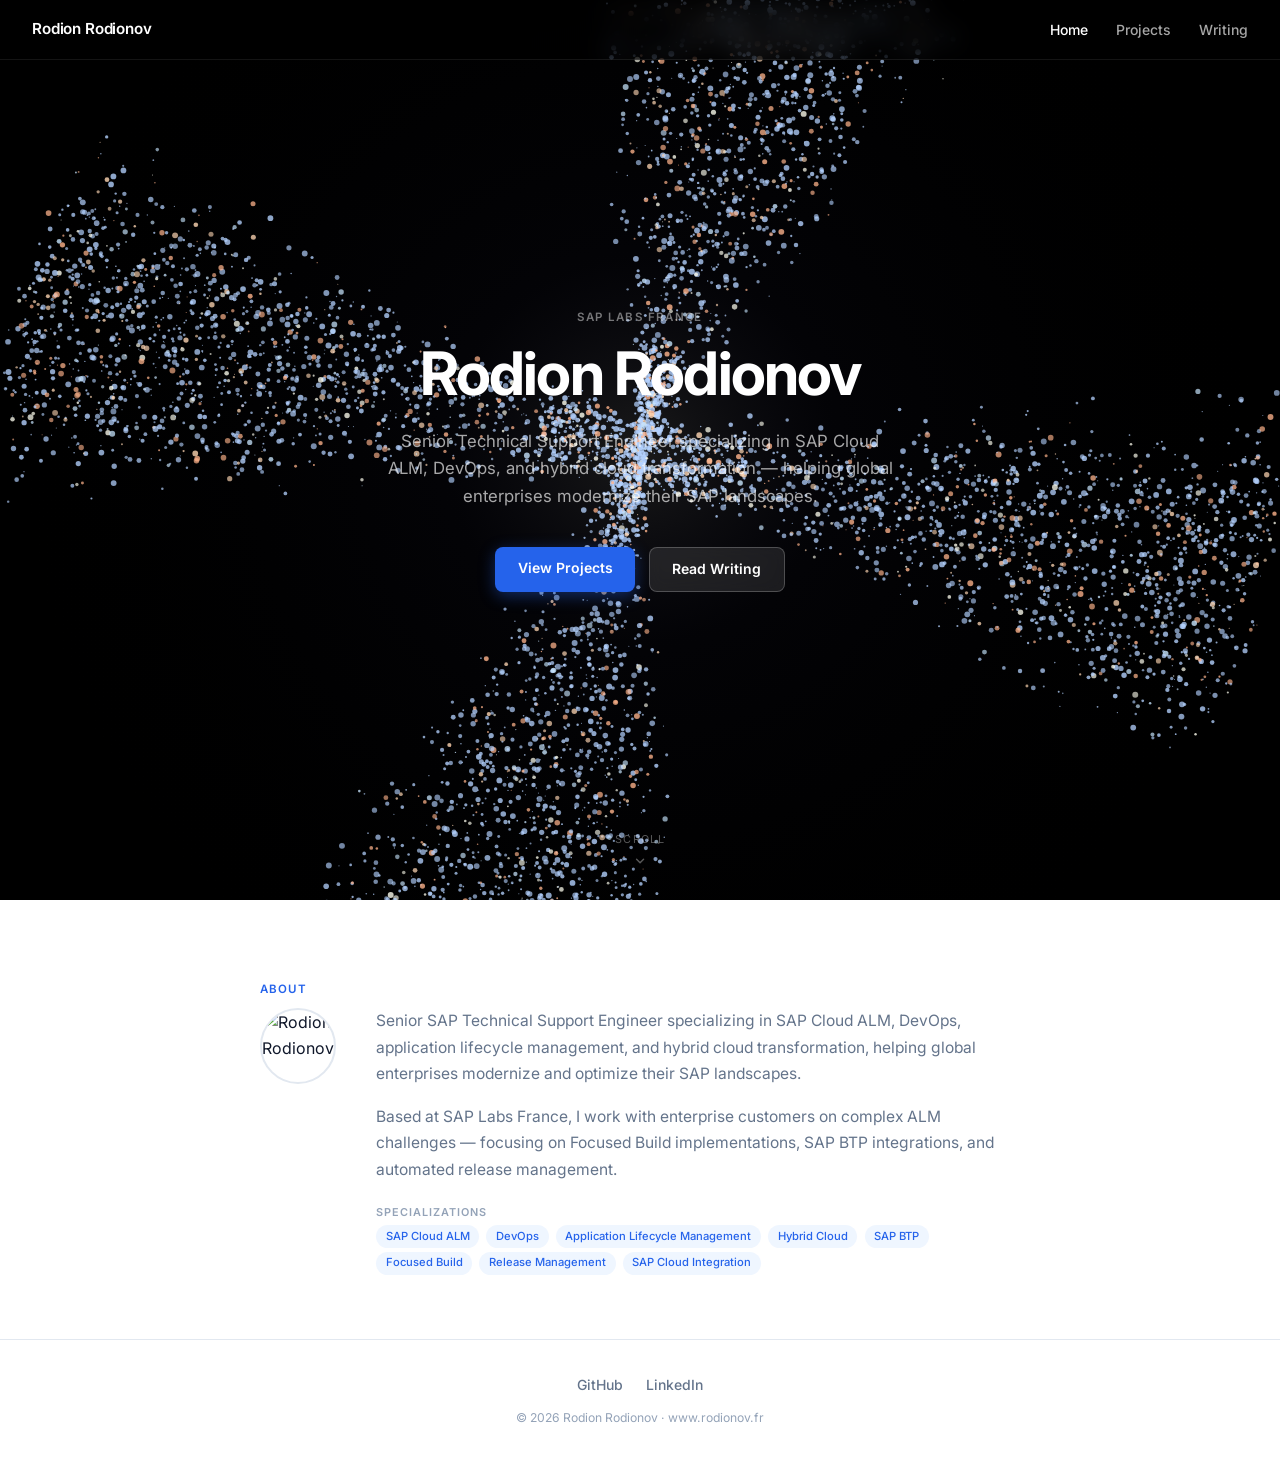
==== index.html @ 696f6eaf "Add multi-page CV website with galaxy hero, projects, and writing sections Transforms the single-pag" ====
<!DOCTYPE html>
<html lang="en">
<head>
  <link rel="icon" type="image/png" href="/Rodion 96x96.png" sizes="96x96" />
  <meta charset="UTF-8">
  <meta name="viewport" content="width=device-width, initial-scale=1.0">
  <title>Rodion Rodionov — Senior Technical Support Engineer</title>
  <meta name="description" content="Senior SAP Technical Support Engineer specializing in SAP Cloud ALM, DevOps, application lifecycle management, and hybrid cloud transformation.">
  <link rel="preconnect" href="https://fonts.googleapis.com">
  <link rel="preconnect" href="https://fonts.gstatic.com" crossorigin>
  <link href="https://fonts.googleapis.com/css2?family=Inter:wght@300;400;500;600;700&display=swap" rel="stylesheet">
  <link rel="stylesheet" href="style.css">
  <style>
    /* Hero */
    #hero {
      position: relative;
      height: 100vh;
      min-height: 600px;
      overflow: hidden;
      display: flex;
      align-items: center;
      justify-content: center;
      background: #000;
    }

    #galaxyCanvas {
      position: absolute;
      top: 0; left: 0;
      width: 100%; height: 100%;
    }

    .hero-content {
      position: relative;
      z-index: 1;
      text-align: center;
      padding: 0 2rem;
      max-width: 680px;
    }

    .hero-eyebrow {
      display: block;
      font-size: 0.72rem;
      font-weight: 600;
      letter-spacing: 0.12em;
      text-transform: uppercase;
      color: rgba(255, 255, 255, 0.45);
      margin-bottom: 0.75rem;
    }

    .hero-content h1 {
      color: #fff;
      font-size: clamp(2.5rem, 6vw, 3.75rem);
      margin-bottom: 1.25rem;
    }

    .hero-bio {
      color: rgba(255, 255, 255, 0.65);
      font-size: 1.05rem;
      max-width: 520px;
      margin: 0 auto 2.25rem;
      line-height: 1.65;
    }

    .hero-actions {
      display: flex;
      gap: 0.875rem;
      justify-content: center;
      flex-wrap: wrap;
    }

    .btn {
      display: inline-block;
      padding: 0.65rem 1.4rem;
      border-radius: 8px;
      font-size: 0.875rem;
      font-weight: 600;
      text-decoration: none;
      transition: transform 0.15s, box-shadow 0.15s;
      font-family: inherit;
    }

    .btn:hover { transform: translateY(-1px); }

    .btn-primary {
      background: #2563eb;
      color: #fff;
      box-shadow: 0 4px 16px rgba(37, 99, 235, 0.4);
    }

    .btn-primary:hover { box-shadow: 0 6px 24px rgba(37, 99, 235, 0.5); }

    .btn-ghost {
      background: rgba(255, 255, 255, 0.1);
      color: #fff;
      border: 1px solid rgba(255, 255, 255, 0.22);
      backdrop-filter: blur(8px);
    }

    .btn-ghost:hover { background: rgba(255, 255, 255, 0.17); }

    .scroll-hint {
      position: absolute;
      bottom: 2rem;
      left: 50%;
      transform: translateX(-50%);
      z-index: 1;
      color: rgba(255, 255, 255, 0.35);
      font-size: 0.68rem;
      letter-spacing: 0.12em;
      text-transform: uppercase;
      display: flex;
      flex-direction: column;
      align-items: center;
      gap: 0.35rem;
    }

    .scroll-hint svg { animation: bounce 2.2s ease-in-out infinite; }

    @keyframes bounce {
      0%, 100% { transform: translateY(0); }
      50% { transform: translateY(5px); }
    }

    /* About section */
    #about {
      background: #fff;
      position: relative;
      z-index: 2;
    }

    .about-inner {
      display: flex;
      gap: 2.5rem;
      align-items: flex-start;
    }

    .about-photo {
      width: 76px;
      height: 76px;
      border-radius: 50%;
      object-fit: cover;
      flex-shrink: 0;
      border: 2px solid var(--border);
    }

    .about-text p { margin-bottom: 1rem; }
    .about-text p:last-of-type { margin-bottom: 0; }

    .skills-label {
      font-size: 0.68rem;
      font-weight: 600;
      letter-spacing: 0.09em;
      text-transform: uppercase;
      color: #94a3b8;
      margin: 1.25rem 0 0.4rem;
    }

    @media (max-width: 500px) {
      .about-inner { flex-direction: column; gap: 1.25rem; }
    }
  </style>
</head>
<body>
  <nav id="mainNav" class="dark">
    <a href="/" class="nav-brand">Rodion Rodionov</a>
    <ul class="nav-links">
      <li><a href="/" class="active">Home</a></li>
      <li><a href="projects.html">Projects</a></li>
      <li><a href="writing.html">Writing</a></li>
    </ul>
  </nav>

  <section id="hero">
    <canvas id="galaxyCanvas"></canvas>
    <div class="hero-content">
      <span class="hero-eyebrow">SAP Labs France</span>
      <h1>Rodion Rodionov</h1>
      <p class="hero-bio">Senior Technical Support Engineer specializing in SAP Cloud ALM, DevOps, and hybrid cloud transformation — helping global enterprises modernize their SAP landscapes.</p>
      <div class="hero-actions">
        <a href="projects.html" class="btn btn-primary">View Projects</a>
        <a href="writing.html" class="btn btn-ghost">Read Writing</a>
      </div>
    </div>
    <div class="scroll-hint">
      <span>Scroll</span>
      <svg width="14" height="14" viewBox="0 0 24 24" fill="none" stroke="currentColor" stroke-width="2.5" stroke-linecap="round" stroke-linejoin="round">
        <polyline points="6 9 12 15 18 9"></polyline>
      </svg>
    </div>
  </section>

  <section id="about">
    <div class="container page-section">
      <span class="eyebrow">About</span>
      <div class="about-inner">
        <img src="/Rodion 96x96.png" alt="Rodion Rodionov" class="about-photo">
        <div class="about-text">
          <p>Senior SAP Technical Support Engineer specializing in SAP Cloud ALM, DevOps, application lifecycle management, and hybrid cloud transformation, helping global enterprises modernize and optimize their SAP landscapes.</p>
          <p>Based at SAP Labs France, I work with enterprise customers on complex ALM challenges — focusing on Focused Build implementations, SAP BTP integrations, and automated release management.</p>
          <p class="skills-label">Specializations</p>
          <span class="tag">SAP Cloud ALM</span>
          <span class="tag">DevOps</span>
          <span class="tag">Application Lifecycle Management</span>
          <span class="tag">Hybrid Cloud</span>
          <span class="tag">SAP BTP</span>
          <span class="tag">Focused Build</span>
          <span class="tag">Release Management</span>
          <span class="tag">SAP Cloud Integration</span>
        </div>
      </div>
    </div>
  </section>

  <footer>
    <a href="https://github.com/Chupakebr" target="_blank" rel="noopener">GitHub</a>
    <a href="https://www.linkedin.com/in/rodionovr/" target="_blank" rel="noopener">LinkedIn</a>
    <span class="footer-copy">© 2026 Rodion Rodionov · www.rodionov.fr</span>
  </footer>

  <script>
    // Nav: dark over hero, light after
    const nav = document.getElementById('mainNav');
    function updateNav() {
      const heroH = document.getElementById('hero').offsetHeight;
      nav.className = window.scrollY >= heroH - 80 ? 'light' : 'dark';
    }
    window.addEventListener('scroll', updateNav, { passive: true });

    // Galaxy animation
    const canvas = document.getElementById('galaxyCanvas');
    const ctx = canvas.getContext('2d');
    const numStars = 7000;
    const numArms = 4;
    const armSpread = 0.2;
    const tiltAngle = Math.PI / 6;
    const stars = [];

    function resize() {
      canvas.width = window.innerWidth;
      canvas.height = window.innerHeight;
    }
    resize();

    function getStarColor(brightness) {
      const palette = [
        [0, 3000, `rgba(255,180,140,${brightness})`],
        [3000, 4500, `rgba(255,215,180,${brightness})`],
        [4500, 6000, `rgba(255,255,240,${brightness})`],
        [6000, 7500, `rgba(200,230,255,${brightness})`],
        [7500, 30000, `rgba(180,210,255,${brightness})`]
      ];
      const temp = Math.random() * 30000;
      for (const [lo, hi, col] of palette) {
        if (temp >= lo && temp < hi) return col;
      }
      return `rgba(255,255,255,${brightness})`;
    }

    function makeStar() {
      const bulgeR = canvas.width / 12;
      const isBulge = Math.random() < 0.15;
      const armIdx = Math.floor(Math.random() * numArms);
      const offset = Math.random() * armSpread - armSpread / 2;
      const angle = armIdx * (2 * Math.PI / numArms) + offset + Math.random() * 0.5;
      const radius = isBulge ? Math.random() * bulgeR : Math.sqrt(Math.random()) * (canvas.width / 2);
      const brightness = isBulge ? 0.8 : 0.6 + Math.random() * 0.2;
      const speed = (canvas.width / 1000000) * Math.sqrt((canvas.width / 2) / Math.max(radius, 5));
      return {
        angle, radius,
        x: radius * Math.cos(angle),
        y: radius * Math.sin(angle),
        z: (Math.random() - 0.5) * canvas.width / 10,
        cr: Math.random() * 2.5 + 0.5,
        speed,
        color: getStarColor(brightness)
      };
    }

    function initStars() {
      stars.length = 0;
      for (let i = 0; i < numStars; i++) stars.push(makeStar());
    }
    initStars();

    const cos = Math.cos(tiltAngle);
    const sin = Math.sin(tiltAngle);

    function loop() {
      ctx.clearRect(0, 0, canvas.width, canvas.height);

      const cx = canvas.width / 2, cy = canvas.height / 2;
      const grad = ctx.createRadialGradient(cx, cy, 0, cx, cy, canvas.width / 2);
      grad.addColorStop(0, 'rgba(255,255,255,0.1)');
      grad.addColorStop(0.3, 'rgba(100,100,200,0.03)');
      grad.addColorStop(1, 'rgba(0,0,0,0)');
      ctx.fillStyle = grad;
      ctx.fillRect(0, 0, canvas.width, canvas.height);

      for (const s of stars) {
        s.angle += s.speed;
        s.x = s.radius * Math.cos(s.angle);
        s.y = s.radius * Math.sin(s.angle);
        ctx.beginPath();
        ctx.arc(cx + s.x, cy + s.y * cos - s.z * sin, s.cr, 0, Math.PI * 2);
        ctx.fillStyle = s.color;
        ctx.fill();
      }
      requestAnimationFrame(loop);
    }
    loop();

    window.addEventListener('resize', () => { resize(); initStars(); });
  </script>
</body>
</html>
---- style.css ----
:root {
  --bg: #ffffff;
  --text: #0f172a;
  --muted: #64748b;
  --accent: #2563eb;
  --border: #e2e8f0;
  --nav-h: 60px;
}

*, *::before, *::after { box-sizing: border-box; margin: 0; padding: 0; }

body {
  font-family: 'Inter', system-ui, -apple-system, sans-serif;
  background: var(--bg);
  color: var(--text);
  line-height: 1.6;
  -webkit-font-smoothing: antialiased;
}

/* ── Navigation ── */
nav {
  position: fixed;
  top: 0; left: 0; right: 0;
  height: var(--nav-h);
  display: flex;
  align-items: center;
  justify-content: space-between;
  padding: 0 2rem;
  z-index: 100;
  transition: background 0.3s, border-color 0.3s;
  border-bottom: 1px solid transparent;
}

nav.dark {
  background: rgba(0, 0, 0, 0.45);
  backdrop-filter: blur(12px);
  -webkit-backdrop-filter: blur(12px);
  border-bottom-color: rgba(255, 255, 255, 0.08);
}

nav.light {
  background: rgba(255, 255, 255, 0.95);
  backdrop-filter: blur(12px);
  -webkit-backdrop-filter: blur(12px);
  border-bottom-color: var(--border);
}

nav.dark .nav-brand { color: #fff; }
nav.dark .nav-links a { color: rgba(255, 255, 255, 0.65); }
nav.dark .nav-links a:hover,
nav.dark .nav-links a.active { color: #fff; }

nav.light .nav-brand { color: var(--text); }
nav.light .nav-links a { color: var(--muted); }
nav.light .nav-links a:hover,
nav.light .nav-links a.active { color: var(--accent); }

.nav-brand {
  font-weight: 600;
  font-size: 0.95rem;
  text-decoration: none;
  letter-spacing: -0.01em;
}

.nav-links {
  display: flex;
  gap: 1.75rem;
  list-style: none;
}

.nav-links a {
  text-decoration: none;
  font-size: 0.875rem;
  font-weight: 500;
  transition: color 0.2s;
}

/* ── Layout ── */
.container {
  max-width: 760px;
  margin: 0 auto;
  padding: 0 2rem;
}

.page-section {
  padding: 5rem 0 4rem;
}

/* ── Typography ── */
.eyebrow {
  display: block;
  font-size: 0.72rem;
  font-weight: 600;
  letter-spacing: 0.1em;
  text-transform: uppercase;
  color: var(--accent);
  margin-bottom: 0.6rem;
}

h1 {
  font-size: clamp(2rem, 5vw, 3rem);
  font-weight: 700;
  letter-spacing: -0.03em;
  line-height: 1.15;
  margin-bottom: 1rem;
}

h2 {
  font-size: 1.3rem;
  font-weight: 600;
  letter-spacing: -0.02em;
  line-height: 1.3;
  margin-bottom: 0.4rem;
}

p { color: var(--muted); font-size: 0.975rem; line-height: 1.7; }

/* ── Tags ── */
.tag {
  display: inline-block;
  background: #eff6ff;
  color: #2563eb;
  border-radius: 99px;
  padding: 0.18rem 0.6rem;
  font-size: 0.7rem;
  font-weight: 500;
  margin: 0.2rem 0.2rem 0 0;
}

/* ── Cards ── */
.card {
  border: 1px solid var(--border);
  border-radius: 12px;
  padding: 1.75rem;
  margin-bottom: 1.5rem;
  transition: border-color 0.2s, box-shadow 0.2s;
}

.card:hover {
  border-color: #93c5fd;
  box-shadow: 0 4px 24px rgba(37, 99, 235, 0.07);
}

.card-meta {
  font-size: 0.78rem;
  color: var(--muted);
  margin-top: 0.3rem;
}

.card-desc { margin-top: 0.75rem; }

.card-link {
  display: inline-flex;
  align-items: center;
  gap: 0.3rem;
  color: var(--accent);
  text-decoration: none;
  font-size: 0.83rem;
  font-weight: 500;
  margin-top: 1rem;
}

.card-link:hover { text-decoration: underline; }

/* ── Page header (non-home pages) ── */
.page-header {
  padding-top: calc(var(--nav-h) + 4rem);
  padding-bottom: 2.5rem;
  border-bottom: 1px solid var(--border);
}

.page-header p { margin-top: 0.5rem; }

/* ── Footer ── */
footer {
  border-top: 1px solid var(--border);
  padding: 2rem;
  text-align: center;
}

footer a {
  color: var(--muted);
  text-decoration: none;
  margin: 0 0.6rem;
  font-size: 0.875rem;
  font-weight: 500;
  transition: color 0.2s;
}

footer a:hover { color: var(--accent); }

.footer-copy {
  display: block;
  font-size: 0.76rem;
  color: #94a3b8;
  margin-top: 0.65rem;
}

/* ── Responsive ── */
@media (max-width: 600px) {
  nav { padding: 0 1rem; }
  .nav-links { gap: 1rem; }
  .container { padding: 0 1.25rem; }
  .page-header { padding-top: calc(var(--nav-h) + 2.5rem); }
}
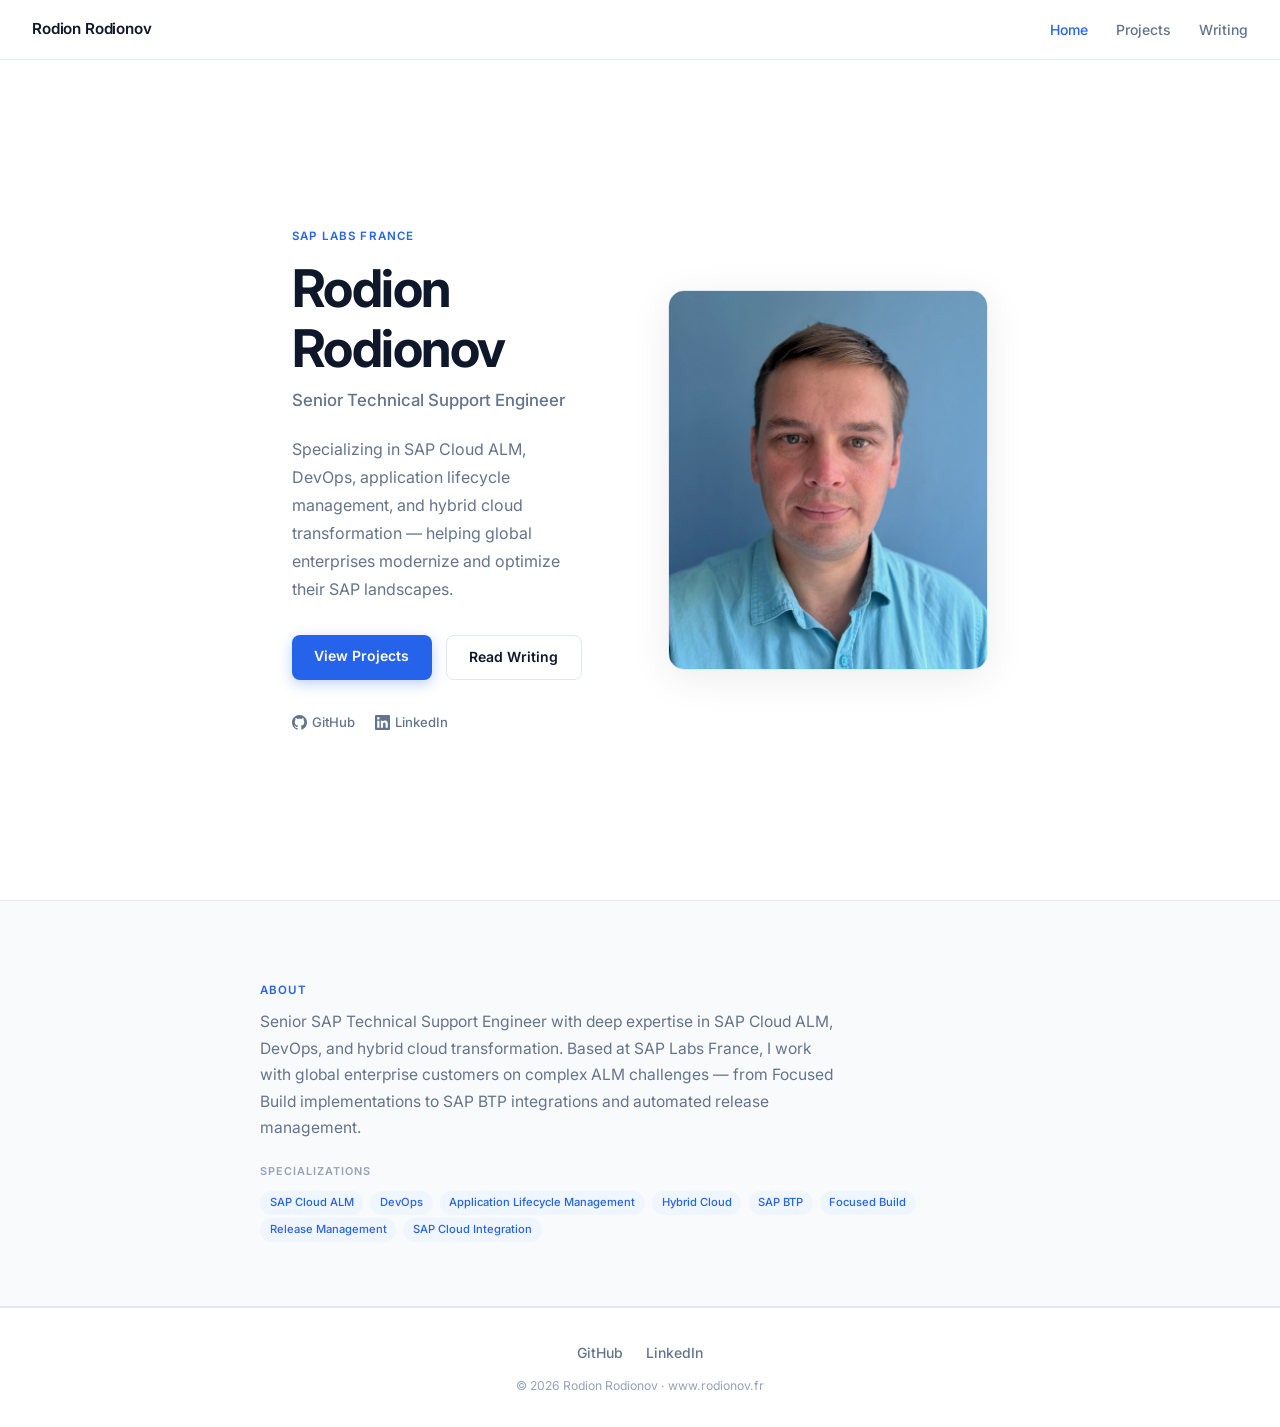
==== commit 9fab26d1: "Replace galaxy animation with photo hero layout Swap the canvas-based galaxy for a clean split-layou" ====
--- a/index.html
+++ b/index.html
@@ -13,59 +13,49 @@
   <style>
     /* Hero */
     #hero {
-      position: relative;
-      height: 100vh;
-      min-height: 600px;
-      overflow: hidden;
+      min-height: 100vh;
       display: flex;
       align-items: center;
-      justify-content: center;
-      background: #000;
-    }
-
-    #galaxyCanvas {
-      position: absolute;
-      top: 0; left: 0;
-      width: 100%; height: 100%;
-    }
-
-    .hero-content {
-      position: relative;
-      z-index: 1;
-      text-align: center;
-      padding: 0 2rem;
-      max-width: 680px;
-    }
-
-    .hero-eyebrow {
-      display: block;
-      font-size: 0.72rem;
-      font-weight: 600;
-      letter-spacing: 0.12em;
-      text-transform: uppercase;
-      color: rgba(255, 255, 255, 0.45);
-      margin-bottom: 0.75rem;
-    }
-
-    .hero-content h1 {
-      color: #fff;
-      font-size: clamp(2.5rem, 6vw, 3.75rem);
+      padding-top: var(--nav-h);
+      background: #fff;
+    }
+
+    .hero-inner {
+      display: flex;
+      align-items: center;
+      gap: 5rem;
+      padding: 5rem 0;
+    }
+
+    .hero-text { flex: 1; }
+
+    .hero-text .eyebrow { margin-bottom: 0.85rem; }
+
+    .hero-text h1 {
+      font-size: clamp(2.25rem, 5vw, 3.25rem);
+      margin-bottom: 0.5rem;
+    }
+
+    .hero-title {
+      font-size: 1.05rem;
+      color: var(--muted);
+      font-weight: 500;
       margin-bottom: 1.25rem;
     }
 
     .hero-bio {
-      color: rgba(255, 255, 255, 0.65);
-      font-size: 1.05rem;
-      max-width: 520px;
-      margin: 0 auto 2.25rem;
-      line-height: 1.65;
+      font-size: 1rem;
+      color: var(--muted);
+      line-height: 1.75;
+      max-width: 480px;
+      margin-bottom: 2rem;
     }
 
     .hero-actions {
       display: flex;
       gap: 0.875rem;
-      justify-content: center;
       flex-wrap: wrap;
+      margin-bottom: 2rem;
     }
 
     .btn {
@@ -75,8 +65,8 @@
       font-size: 0.875rem;
       font-weight: 600;
       text-decoration: none;
-      transition: transform 0.15s, box-shadow 0.15s;
       font-family: inherit;
+      transition: transform 0.15s, box-shadow 0.15s, background 0.15s;
     }
 
     .btn:hover { transform: translateY(-1px); }
@@ -84,67 +74,57 @@
     .btn-primary {
       background: #2563eb;
       color: #fff;
-      box-shadow: 0 4px 16px rgba(37, 99, 235, 0.4);
-    }
-
-    .btn-primary:hover { box-shadow: 0 6px 24px rgba(37, 99, 235, 0.5); }
-
-    .btn-ghost {
-      background: rgba(255, 255, 255, 0.1);
-      color: #fff;
-      border: 1px solid rgba(255, 255, 255, 0.22);
-      backdrop-filter: blur(8px);
-    }
-
-    .btn-ghost:hover { background: rgba(255, 255, 255, 0.17); }
-
-    .scroll-hint {
-      position: absolute;
-      bottom: 2rem;
-      left: 50%;
-      transform: translateX(-50%);
-      z-index: 1;
-      color: rgba(255, 255, 255, 0.35);
-      font-size: 0.68rem;
-      letter-spacing: 0.12em;
-      text-transform: uppercase;
-      display: flex;
-      flex-direction: column;
+      box-shadow: 0 4px 14px rgba(37, 99, 235, 0.3);
+    }
+
+    .btn-primary:hover { box-shadow: 0 6px 20px rgba(37, 99, 235, 0.42); }
+
+    .btn-outline {
+      background: transparent;
+      color: var(--text);
+      border: 1.5px solid var(--border);
+    }
+
+    .btn-outline:hover { border-color: #93c5fd; color: var(--accent); }
+
+    .hero-socials {
+      display: flex;
+      gap: 1.25rem;
+    }
+
+    .hero-socials a {
+      color: var(--muted);
+      text-decoration: none;
+      font-size: 0.82rem;
+      font-weight: 500;
+      display: flex;
       align-items: center;
-      gap: 0.35rem;
-    }
-
-    .scroll-hint svg { animation: bounce 2.2s ease-in-out infinite; }
-
-    @keyframes bounce {
-      0%, 100% { transform: translateY(0); }
-      50% { transform: translateY(5px); }
+      gap: 0.3rem;
+      transition: color 0.2s;
+    }
+
+    .hero-socials a:hover { color: var(--accent); }
+
+    .hero-photo-wrap {
+      flex-shrink: 0;
+    }
+
+    .hero-photo {
+      width: 320px;
+      height: 380px;
+      object-fit: cover;
+      border-radius: 16px;
+      display: block;
+      border: 1px solid var(--border);
+      box-shadow: 0 8px 40px rgba(0, 0, 0, 0.08);
     }
 
     /* About section */
     #about {
-      background: #fff;
-      position: relative;
-      z-index: 2;
-    }
-
-    .about-inner {
-      display: flex;
-      gap: 2.5rem;
-      align-items: flex-start;
-    }
-
-    .about-photo {
-      width: 76px;
-      height: 76px;
-      border-radius: 50%;
-      object-fit: cover;
-      flex-shrink: 0;
-      border: 2px solid var(--border);
-    }
-
-    .about-text p { margin-bottom: 1rem; }
-    .about-text p:last-of-type { margin-bottom: 0; }
+      background: #f8fafc;
+      border-top: 1px solid var(--border);
+      border-bottom: 1px solid var(--border);
+    }
 
     .skills-label {
       font-size: 0.68rem;
@@ -152,16 +132,30 @@
       letter-spacing: 0.09em;
       text-transform: uppercase;
       color: #94a3b8;
-      margin: 1.25rem 0 0.4rem;
-    }
-
-    @media (max-width: 500px) {
-      .about-inner { flex-direction: column; gap: 1.25rem; }
+      margin: 1.25rem 0 0.5rem;
+    }
+
+    @media (max-width: 700px) {
+      .hero-inner {
+        flex-direction: column-reverse;
+        gap: 2.5rem;
+        padding: 3rem 0;
+        text-align: center;
+      }
+
+      .hero-bio { margin-left: auto; margin-right: auto; }
+      .hero-actions { justify-content: center; }
+      .hero-socials { justify-content: center; }
+
+      .hero-photo {
+        width: 200px;
+        height: 240px;
+      }
     }
   </style>
 </head>
 <body>
-  <nav id="mainNav" class="dark">
+  <nav class="light">
     <a href="/" class="nav-brand">Rodion Rodionov</a>
     <ul class="nav-links">
       <li><a href="/" class="active">Home</a></li>
@@ -171,43 +165,48 @@
   </nav>
 
   <section id="hero">
-    <canvas id="galaxyCanvas"></canvas>
-    <div class="hero-content">
-      <span class="hero-eyebrow">SAP Labs France</span>
-      <h1>Rodion Rodionov</h1>
-      <p class="hero-bio">Senior Technical Support Engineer specializing in SAP Cloud ALM, DevOps, and hybrid cloud transformation — helping global enterprises modernize their SAP landscapes.</p>
-      <div class="hero-actions">
-        <a href="projects.html" class="btn btn-primary">View Projects</a>
-        <a href="writing.html" class="btn btn-ghost">Read Writing</a>
+    <div class="container">
+      <div class="hero-inner">
+        <div class="hero-text">
+          <span class="eyebrow">SAP Labs France</span>
+          <h1>Rodion Rodionov</h1>
+          <p class="hero-title">Senior Technical Support Engineer</p>
+          <p class="hero-bio">Specializing in SAP Cloud ALM, DevOps, application lifecycle management, and hybrid cloud transformation — helping global enterprises modernize and optimize their SAP landscapes.</p>
+          <div class="hero-actions">
+            <a href="projects.html" class="btn btn-primary">View Projects</a>
+            <a href="writing.html" class="btn btn-outline">Read Writing</a>
+          </div>
+          <div class="hero-socials">
+            <a href="https://github.com/Chupakebr" target="_blank" rel="noopener">
+              <svg width="15" height="15" viewBox="0 0 24 24" fill="currentColor"><path d="M12 0C5.37 0 0 5.37 0 12c0 5.3 3.438 9.8 8.205 11.385.6.113.82-.258.82-.577 0-.285-.01-1.04-.015-2.04-3.338.724-4.042-1.61-4.042-1.61-.546-1.385-1.335-1.755-1.335-1.755-1.087-.744.084-.729.084-.729 1.205.084 1.838 1.236 1.838 1.236 1.07 1.835 2.809 1.305 3.495.998.108-.776.417-1.305.76-1.605-2.665-.3-5.466-1.332-5.466-5.93 0-1.31.465-2.38 1.235-3.22-.135-.303-.54-1.523.105-3.176 0 0 1.005-.322 3.3 1.23.96-.267 1.98-.399 3-.405 1.02.006 2.04.138 3 .405 2.28-1.552 3.285-1.23 3.285-1.23.645 1.653.24 2.873.12 3.176.765.84 1.23 1.91 1.23 3.22 0 4.61-2.805 5.625-5.475 5.92.42.36.81 1.096.81 2.22 0 1.606-.015 2.896-.015 3.286 0 .315.21.69.825.57C20.565 21.795 24 17.295 24 12c0-6.63-5.37-12-12-12"/></svg>
+              GitHub
+            </a>
+            <a href="https://www.linkedin.com/in/rodionovr/" target="_blank" rel="noopener">
+              <svg width="15" height="15" viewBox="0 0 24 24" fill="currentColor"><path d="M20.447 20.452h-3.554v-5.569c0-1.328-.027-3.037-1.852-3.037-1.853 0-2.136 1.445-2.136 2.939v5.667H9.351V9h3.414v1.561h.046c.477-.9 1.637-1.85 3.37-1.85 3.601 0 4.267 2.37 4.267 5.455v6.286zM5.337 7.433a2.062 2.062 0 01-2.063-2.065 2.064 2.064 0 112.063 2.065zm1.782 13.019H3.555V9h3.564v11.452zM22.225 0H1.771C.792 0 0 .774 0 1.729v20.542C0 23.227.792 24 1.771 24h20.451C23.2 24 24 23.227 24 22.271V1.729C24 .774 23.2 0 22.222 0h.003z"/></svg>
+              LinkedIn
+            </a>
+          </div>
+        </div>
+        <div class="hero-photo-wrap">
+          <img src="/Rodion.jpg" alt="Rodion Rodionov" class="hero-photo">
+        </div>
       </div>
-    </div>
-    <div class="scroll-hint">
-      <span>Scroll</span>
-      <svg width="14" height="14" viewBox="0 0 24 24" fill="none" stroke="currentColor" stroke-width="2.5" stroke-linecap="round" stroke-linejoin="round">
-        <polyline points="6 9 12 15 18 9"></polyline>
-      </svg>
     </div>
   </section>
 
   <section id="about">
     <div class="container page-section">
       <span class="eyebrow">About</span>
-      <div class="about-inner">
-        <img src="/Rodion 96x96.png" alt="Rodion Rodionov" class="about-photo">
-        <div class="about-text">
-          <p>Senior SAP Technical Support Engineer specializing in SAP Cloud ALM, DevOps, application lifecycle management, and hybrid cloud transformation, helping global enterprises modernize and optimize their SAP landscapes.</p>
-          <p>Based at SAP Labs France, I work with enterprise customers on complex ALM challenges — focusing on Focused Build implementations, SAP BTP integrations, and automated release management.</p>
-          <p class="skills-label">Specializations</p>
-          <span class="tag">SAP Cloud ALM</span>
-          <span class="tag">DevOps</span>
-          <span class="tag">Application Lifecycle Management</span>
-          <span class="tag">Hybrid Cloud</span>
-          <span class="tag">SAP BTP</span>
-          <span class="tag">Focused Build</span>
-          <span class="tag">Release Management</span>
-          <span class="tag">SAP Cloud Integration</span>
-        </div>
-      </div>
+      <p style="max-width: 580px;">Senior SAP Technical Support Engineer with deep expertise in SAP Cloud ALM, DevOps, and hybrid cloud transformation. Based at SAP Labs France, I work with global enterprise customers on complex ALM challenges — from Focused Build implementations to SAP BTP integrations and automated release management.</p>
+      <p class="skills-label">Specializations</p>
+      <span class="tag">SAP Cloud ALM</span>
+      <span class="tag">DevOps</span>
+      <span class="tag">Application Lifecycle Management</span>
+      <span class="tag">Hybrid Cloud</span>
+      <span class="tag">SAP BTP</span>
+      <span class="tag">Focused Build</span>
+      <span class="tag">Release Management</span>
+      <span class="tag">SAP Cloud Integration</span>
     </div>
   </section>
 
@@ -216,100 +215,5 @@
     <a href="https://www.linkedin.com/in/rodionovr/" target="_blank" rel="noopener">LinkedIn</a>
     <span class="footer-copy">© 2026 Rodion Rodionov · www.rodionov.fr</span>
   </footer>
-
-  <script>
-    // Nav: dark over hero, light after
-    const nav = document.getElementById('mainNav');
-    function updateNav() {
-      const heroH = document.getElementById('hero').offsetHeight;
-      nav.className = window.scrollY >= heroH - 80 ? 'light' : 'dark';
-    }
-    window.addEventListener('scroll', updateNav, { passive: true });
-
-    // Galaxy animation
-    const canvas = document.getElementById('galaxyCanvas');
-    const ctx = canvas.getContext('2d');
-    const numStars = 7000;
-    const numArms = 4;
-    const armSpread = 0.2;
-    const tiltAngle = Math.PI / 6;
-    const stars = [];
-
-    function resize() {
-      canvas.width = window.innerWidth;
-      canvas.height = window.innerHeight;
-    }
-    resize();
-
-    function getStarColor(brightness) {
-      const palette = [
-        [0, 3000, `rgba(255,180,140,${brightness})`],
-        [3000, 4500, `rgba(255,215,180,${brightness})`],
-        [4500, 6000, `rgba(255,255,240,${brightness})`],
-        [6000, 7500, `rgba(200,230,255,${brightness})`],
-        [7500, 30000, `rgba(180,210,255,${brightness})`]
-      ];
-      const temp = Math.random() * 30000;
-      for (const [lo, hi, col] of palette) {
-        if (temp >= lo && temp < hi) return col;
-      }
-      return `rgba(255,255,255,${brightness})`;
-    }
-
-    function makeStar() {
-      const bulgeR = canvas.width / 12;
-      const isBulge = Math.random() < 0.15;
-      const armIdx = Math.floor(Math.random() * numArms);
-      const offset = Math.random() * armSpread - armSpread / 2;
-      const angle = armIdx * (2 * Math.PI / numArms) + offset + Math.random() * 0.5;
-      const radius = isBulge ? Math.random() * bulgeR : Math.sqrt(Math.random()) * (canvas.width / 2);
-      const brightness = isBulge ? 0.8 : 0.6 + Math.random() * 0.2;
-      const speed = (canvas.width / 1000000) * Math.sqrt((canvas.width / 2) / Math.max(radius, 5));
-      return {
-        angle, radius,
-        x: radius * Math.cos(angle),
-        y: radius * Math.sin(angle),
-        z: (Math.random() - 0.5) * canvas.width / 10,
-        cr: Math.random() * 2.5 + 0.5,
-        speed,
-        color: getStarColor(brightness)
-      };
-    }
-
-    function initStars() {
-      stars.length = 0;
-      for (let i = 0; i < numStars; i++) stars.push(makeStar());
-    }
-    initStars();
-
-    const cos = Math.cos(tiltAngle);
-    const sin = Math.sin(tiltAngle);
-
-    function loop() {
-      ctx.clearRect(0, 0, canvas.width, canvas.height);
-
-      const cx = canvas.width / 2, cy = canvas.height / 2;
-      const grad = ctx.createRadialGradient(cx, cy, 0, cx, cy, canvas.width / 2);
-      grad.addColorStop(0, 'rgba(255,255,255,0.1)');
-      grad.addColorStop(0.3, 'rgba(100,100,200,0.03)');
-      grad.addColorStop(1, 'rgba(0,0,0,0)');
-      ctx.fillStyle = grad;
-      ctx.fillRect(0, 0, canvas.width, canvas.height);
-
-      for (const s of stars) {
-        s.angle += s.speed;
-        s.x = s.radius * Math.cos(s.angle);
-        s.y = s.radius * Math.sin(s.angle);
-        ctx.beginPath();
-        ctx.arc(cx + s.x, cy + s.y * cos - s.z * sin, s.cr, 0, Math.PI * 2);
-        ctx.fillStyle = s.color;
-        ctx.fill();
-      }
-      requestAnimationFrame(loop);
-    }
-    loop();
-
-    window.addEventListener('resize', () => { resize(); initStars(); });
-  </script>
 </body>
 </html>
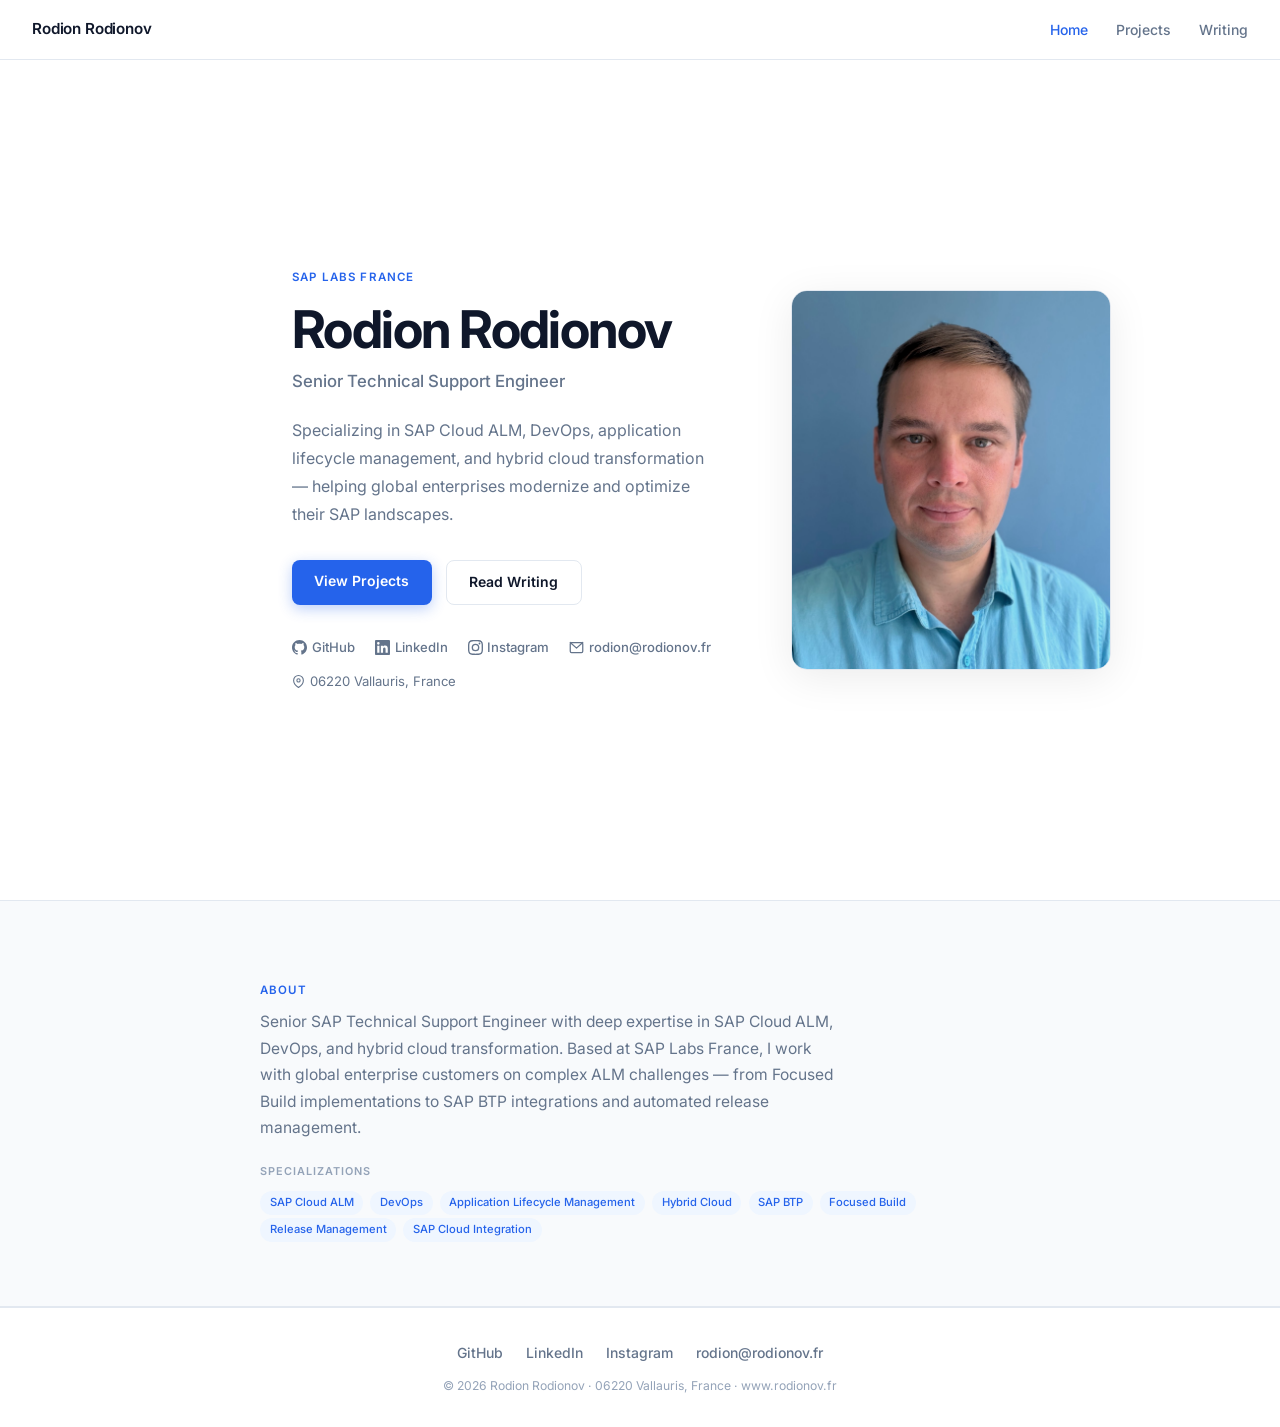
==== commit 08e38ce6: "Add email, address, and Instagram contact info across all pages" ====
--- a/index.html
+++ b/index.html
@@ -126,6 +126,15 @@
       border-bottom: 1px solid var(--border);
     }
 
+    .hero-location {
+      display: flex;
+      align-items: center;
+      gap: 0.3rem;
+      margin-top: 0.75rem;
+      font-size: 0.82rem;
+      color: var(--muted);
+    }
+
     .skills-label {
       font-size: 0.68rem;
       font-weight: 600;
@@ -145,7 +154,8 @@
 
       .hero-bio { margin-left: auto; margin-right: auto; }
       .hero-actions { justify-content: center; }
-      .hero-socials { justify-content: center; }
+      .hero-socials { justify-content: center; flex-wrap: wrap; }
+      .hero-location { justify-content: center; }
 
       .hero-photo {
         width: 200px;
@@ -185,7 +195,19 @@
               <svg width="15" height="15" viewBox="0 0 24 24" fill="currentColor"><path d="M20.447 20.452h-3.554v-5.569c0-1.328-.027-3.037-1.852-3.037-1.853 0-2.136 1.445-2.136 2.939v5.667H9.351V9h3.414v1.561h.046c.477-.9 1.637-1.85 3.37-1.85 3.601 0 4.267 2.37 4.267 5.455v6.286zM5.337 7.433a2.062 2.062 0 01-2.063-2.065 2.064 2.064 0 112.063 2.065zm1.782 13.019H3.555V9h3.564v11.452zM22.225 0H1.771C.792 0 0 .774 0 1.729v20.542C0 23.227.792 24 1.771 24h20.451C23.2 24 24 23.227 24 22.271V1.729C24 .774 23.2 0 22.222 0h.003z"/></svg>
               LinkedIn
             </a>
+            <a href="https://www.instagram.com/chupakebr/" target="_blank" rel="noopener">
+              <svg width="15" height="15" viewBox="0 0 24 24" fill="currentColor"><path d="M12 2.163c3.204 0 3.584.012 4.85.07 3.252.148 4.771 1.691 4.919 4.919.058 1.265.069 1.645.069 4.849 0 3.205-.012 3.584-.069 4.849-.149 3.225-1.664 4.771-4.919 4.919-1.266.058-1.644.07-4.85.07-3.204 0-3.584-.012-4.849-.07-3.26-.149-4.771-1.699-4.919-4.92-.058-1.265-.07-1.644-.07-4.849 0-3.204.013-3.583.07-4.849.149-3.227 1.664-4.771 4.919-4.919 1.266-.057 1.645-.069 4.849-.069zm0-2.163c-3.259 0-3.667.014-4.947.072-4.358.2-6.78 2.618-6.98 6.98-.059 1.281-.073 1.689-.073 4.948 0 3.259.014 3.668.072 4.948.2 4.358 2.618 6.78 6.98 6.98 1.281.058 1.689.072 4.948.072 3.259 0 3.668-.014 4.948-.072 4.354-.2 6.782-2.618 6.979-6.98.059-1.28.073-1.689.073-4.948 0-3.259-.014-3.667-.072-4.947-.196-4.354-2.617-6.78-6.979-6.98-1.281-.059-1.69-.073-4.949-.073zm0 5.838a6.162 6.162 0 100 12.324 6.162 6.162 0 000-12.324zM12 16a4 4 0 110-8 4 4 0 010 8zm6.406-11.845a1.44 1.44 0 100 2.881 1.44 1.44 0 000-2.881z"/></svg>
+              Instagram
+            </a>
+            <a href="mailto:rodion@rodionov.fr">
+              <svg width="15" height="15" viewBox="0 0 24 24" fill="none" stroke="currentColor" stroke-width="2" stroke-linecap="round" stroke-linejoin="round"><rect x="2" y="4" width="20" height="16" rx="2"/><polyline points="2,4 12,13 22,4"/></svg>
+              rodion@rodionov.fr
+            </a>
           </div>
+          <p class="hero-location">
+            <svg width="13" height="13" viewBox="0 0 24 24" fill="none" stroke="currentColor" stroke-width="2" stroke-linecap="round" stroke-linejoin="round"><path d="M21 10c0 7-9 13-9 13s-9-6-9-13a9 9 0 0118 0z"/><circle cx="12" cy="10" r="3"/></svg>
+            06220 Vallauris, France
+          </p>
         </div>
         <div class="hero-photo-wrap">
           <img src="/Rodion.jpg" alt="Rodion Rodionov" class="hero-photo">
@@ -213,7 +235,9 @@
   <footer>
     <a href="https://github.com/Chupakebr" target="_blank" rel="noopener">GitHub</a>
     <a href="https://www.linkedin.com/in/rodionovr/" target="_blank" rel="noopener">LinkedIn</a>
-    <span class="footer-copy">© 2026 Rodion Rodionov · www.rodionov.fr</span>
+    <a href="https://www.instagram.com/chupakebr/" target="_blank" rel="noopener">Instagram</a>
+    <a href="mailto:rodion@rodionov.fr">rodion@rodionov.fr</a>
+    <span class="footer-copy">© 2026 Rodion Rodionov · 06220 Vallauris, France · www.rodionov.fr</span>
   </footer>
 </body>
 </html>
